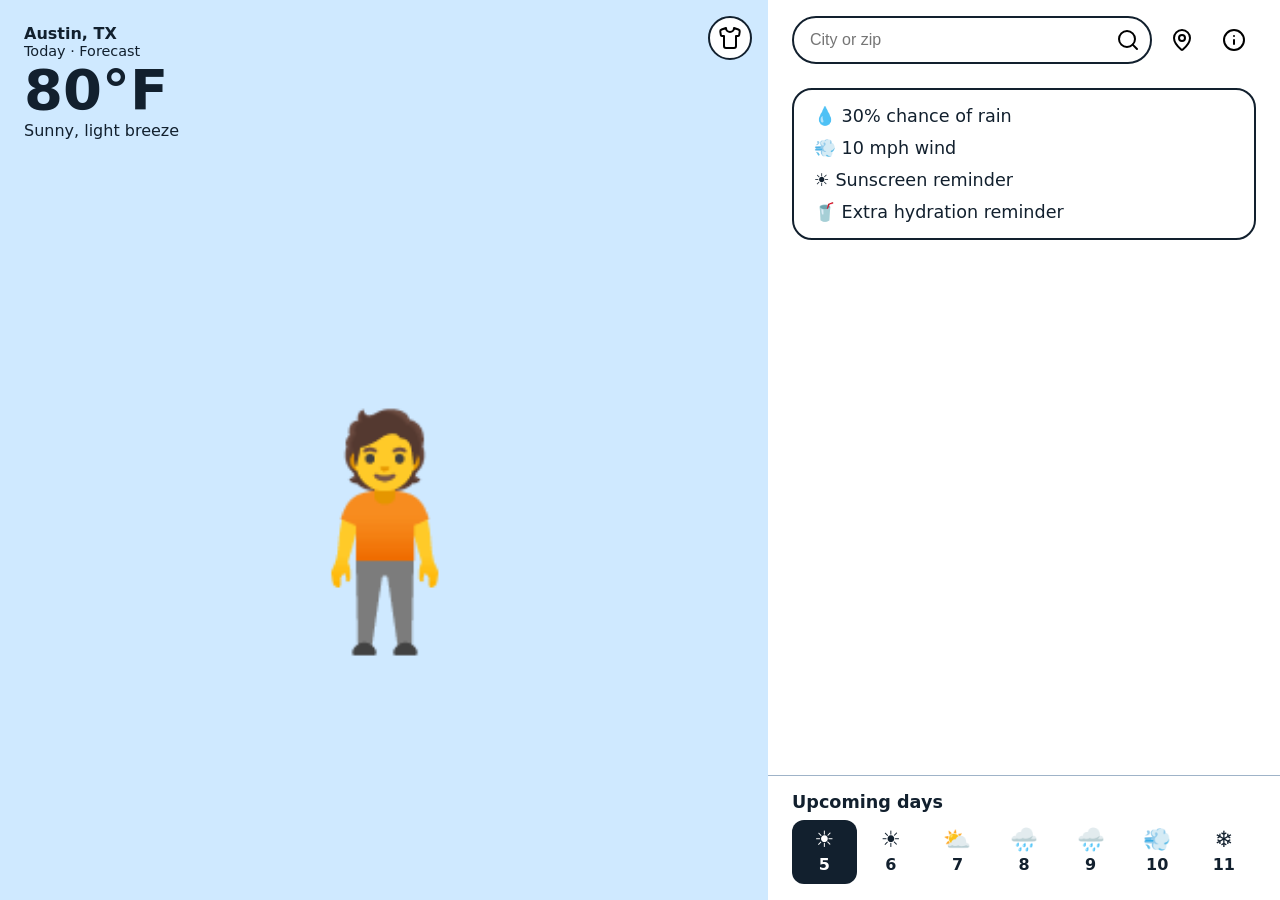
==== index.html @ a0815bc4 "Checkpoint 2: laptop two-column layout via media query Co-Authored-By: Claude Sonnet 5.5 <noreply@an" ====
<!doctype html>
<html lang="en">
<head>
  <meta charset="utf-8">
  <meta name="viewport" content="width=device-width, initial-scale=1">
  <title>Weather Wear</title>
  <link rel="stylesheet" href="style.css">
</head>
<body>
  <main class="app" id="main-view">
    <!-- Top bar: location search, device location, info -->
    <header class="top-bar">
      <form class="search" role="search" id="search-form">
        <label class="visually-hidden" for="location-input">Search US city or zip code</label>
        <input id="location-input" type="search" placeholder="City or zip" autocomplete="off">
        <button type="submit" class="icon-btn" aria-label="Search location">
          <img src="assets/ui/search.svg" alt="">
        </button>
      </form>
      <button type="button" class="icon-btn" id="device-location-btn" aria-label="Use my device location">
        <img src="assets/ui/map-pin.svg" alt="">
      </button>
      <button type="button" class="icon-btn" id="info-btn" aria-label="About this app">
        <img src="assets/ui/info.svg" alt="">
      </button>
    </header>

    <!-- Character stage: background, temperature, character, pill, customize -->
    <section class="stage" aria-label="Outfit recommendation">
      <div class="stage-header">
        <p class="place" id="place">Austin, TX</p>
        <p class="when" id="when">Today · Forecast</p>
        <p class="temp" id="temp">80°F</p>
        <p class="condition" id="condition">Sunny, light breeze</p>
      </div>

      <!-- Placeholder until character art exists in assets/ -->
      <div class="character" id="character" role="img" aria-label="Character wearing a warm-weather outfit">🧍</div>

      <button type="button" class="icon-btn customize-btn" id="customize-btn" aria-label="Change outfit style">
        <img src="assets/ui/shirt.svg" alt="">
      </button>
    </section>

    <!-- Info pill: overlays the stage on phone, sits in the right column on laptop.
         Text labels are screen-reader-only on phone and visible on laptop. -->
    <ul class="pill" id="pill" aria-label="Weather details">
      <li><span aria-hidden="true">💧</span> 30% <span class="label">chance of rain</span></li>
      <li><span aria-hidden="true">💨</span> 10 mph <span class="label">wind</span></li>
      <li><span aria-hidden="true">☀️</span> <span class="label">Sunscreen reminder</span></li>
      <li><span aria-hidden="true">🥤</span> <span class="label">Extra hydration reminder</span></li>
    </ul>

    <!-- 7-day strip: today + 6 days, doubles as the date picker -->
    <nav class="day-strip" id="day-strip" aria-labelledby="day-strip-title">
      <h2 class="strip-title" id="day-strip-title">Upcoming days</h2>
      <div class="days">
      <button type="button" class="day" aria-pressed="true"><span class="day-icon" aria-hidden="true">☀️</span><span class="day-num">5</span><span class="visually-hidden">Today</span></button>
      <button type="button" class="day" aria-pressed="false"><span class="day-icon" aria-hidden="true">☀️</span><span class="day-num">6</span></button>
      <button type="button" class="day" aria-pressed="false"><span class="day-icon" aria-hidden="true">⛅</span><span class="day-num">7</span></button>
      <button type="button" class="day" aria-pressed="false"><span class="day-icon" aria-hidden="true">🌧️</span><span class="day-num">8</span></button>
      <button type="button" class="day" aria-pressed="false"><span class="day-icon" aria-hidden="true">🌧️</span><span class="day-num">9</span></button>
      <button type="button" class="day" aria-pressed="false"><span class="day-icon" aria-hidden="true">💨</span><span class="day-num">10</span></button>
      <button type="button" class="day" aria-pressed="false"><span class="day-icon" aria-hidden="true">❄️</span><span class="day-num">11</span></button>
      </div>
    </nav>
  </main>

  <script type="module" src="main.js"></script>
</body>
</html>
---- style.css ----
/* Phone-first layout (single column); the laptop two-column layout is the media query at the bottom. */

:root {
  --bg-sunny: #cfe9ff;
  --ink: #12202e;
  --panel: #ffffff;
  --accent: #1d5fa8;
  --border: #9fb3c8;
  --tap: 44px; /* minimum touch target (R12) */
}

* { box-sizing: border-box; }

html, body { height: 100%; margin: 0; }

body {
  font-family: system-ui, -apple-system, "Segoe UI", sans-serif;
  color: var(--ink);
  background: var(--panel);
}

.visually-hidden, .label {
  position: absolute;
  width: 1px; height: 1px;
  overflow: hidden;
  clip: rect(0 0 0 0);
  white-space: nowrap;
}

/* Page frame (phone): top bar, stage fills the middle, day strip pinned to the bottom (thumb reach).
   The pill shares the stage's grid cell so it overlays the stage's bottom-left corner. */
.app {
  display: grid;
  grid-template-rows: auto 1fr auto;
  grid-template-areas: "top" "stage" "strip";
  height: 100dvh;
  max-width: 480px;
  margin: 0 auto;
}

/* ---- Top bar ---- */
.top-bar {
  grid-area: top;
  display: flex;
  align-items: center;
  gap: 8px;
  padding: 8px 12px;
  border-bottom: 1px solid var(--border);
}

.search {
  flex: 1;
  display: flex;
  align-items: center;
  min-width: 0;
  border: 2px solid var(--ink);
  border-radius: 999px;
  padding-left: 14px;
}

.search input {
  flex: 1;
  min-width: 0;
  height: var(--tap);
  border: 0;
  background: transparent;
  font-size: 1rem;
  color: var(--ink);
}
.search input:focus { outline: none; }
.search:focus-within { outline: 3px solid var(--accent); outline-offset: 2px; }

.icon-btn {
  display: grid;
  place-items: center;
  width: var(--tap);
  height: var(--tap);
  flex: none;
  padding: 0;
  border: 0;
  border-radius: 50%;
  background: transparent;
  cursor: pointer;
}
.icon-btn img { width: 24px; height: 24px; }
.icon-btn:focus-visible, .day:focus-visible { outline: 3px solid var(--accent); outline-offset: 2px; }

/* ---- Stage ---- */
.stage {
  grid-area: stage;
  position: relative;
  display: flex;
  flex-direction: column;
  align-items: center;
  min-height: 0;
  background: var(--bg-sunny); /* swapped per weather scene later */
}

.stage-header { text-align: center; padding-top: 12px; }
.stage-header p { margin: 0; }
.place { font-weight: 600; }
.when { font-size: 0.9rem; }
.temp { font-size: 3.5rem; font-weight: 700; line-height: 1.1; }
.condition { font-size: 1rem; }

.character {
  flex: 1;
  display: grid;
  place-items: center;
  font-size: 9rem;
  min-height: 0;
}

/* Customize button: bottom-right of stage on phone */
.customize-btn {
  position: absolute;
  right: 12px;
  bottom: 12px;
  background: var(--panel);
  border: 2px solid var(--ink);
}

/* ---- Info pill: bottom-left of stage on phone ---- */
.pill {
  grid-area: stage;
  align-self: end;
  justify-self: start;
  z-index: 1;
  display: flex;
  flex-wrap: wrap;
  gap: 4px 12px;
  max-width: calc(100% - 12px - var(--tap) - 24px);
  margin: 0 0 12px 12px;
  padding: 8px 14px;
  list-style: none;
  background: var(--panel);
  border: 2px solid var(--ink);
  border-radius: 20px;
  font-size: 0.95rem;
}

/* ---- Day strip ---- */
.day-strip {
  grid-area: strip;
  padding: 8px 8px calc(8px + env(safe-area-inset-bottom));
  border-top: 1px solid var(--border);
}

.strip-title {
  position: absolute; /* screen-reader-only heading on phone; visible on laptop */
  width: 1px; height: 1px;
  overflow: hidden;
  clip: rect(0 0 0 0);
  margin: 0;
}

.days {
  display: flex;
  justify-content: space-between;
  gap: 2px;
}

.day {
  flex: 1;
  display: flex;
  flex-direction: column;
  align-items: center;
  min-width: var(--tap);
  min-height: 64px;
  padding: 4px 0;
  border: 0;
  border-radius: 12px;
  background: transparent;
  color: var(--ink);
  font: inherit;
  cursor: pointer;
}
.day-icon { font-size: 1.4rem; line-height: 1.4; }
.day-num { font-weight: 600; }
.day[aria-pressed="true"] { background: var(--ink); color: var(--panel); }

/* ---- Laptop: two columns (stage left; search, details, upcoming days right) ---- */
@media (min-width: 900px) {
  .app {
    max-width: none;
    grid-template-columns: 3fr 2fr;
    grid-template-rows: auto 1fr auto;
    grid-template-areas:
      "stage top"
      "stage pill"
      "stage strip";
  }

  .top-bar { border-bottom: 0; padding: 16px 24px; }

  /* Customize button moves to the stage's top-right, as in the sketch */
  .customize-btn { top: 16px; bottom: auto; right: 16px; }

  .stage-header { align-self: flex-start; text-align: left; padding: 24px; }
  .character { font-size: 14rem; }

  /* Pill becomes a vertical, fully labeled list in the right column */
  .pill {
    grid-area: pill;
    align-self: start;
    justify-self: stretch;
    flex-direction: column;
    flex-wrap: nowrap;
    max-width: none;
    margin: 8px 24px;
    padding: 16px 20px;
    gap: 12px;
    font-size: 1.1rem;
  }
  .label {
    position: static;
    width: auto; height: auto;
    overflow: visible;
    clip: auto;
    white-space: normal;
  }

  .day-strip { padding: 16px 24px; }
  .strip-title {
    position: static;
    width: auto; height: auto;
    overflow: visible;
    clip: auto;
    margin: 0 0 8px;
    font-size: 1.1rem;
  }
}
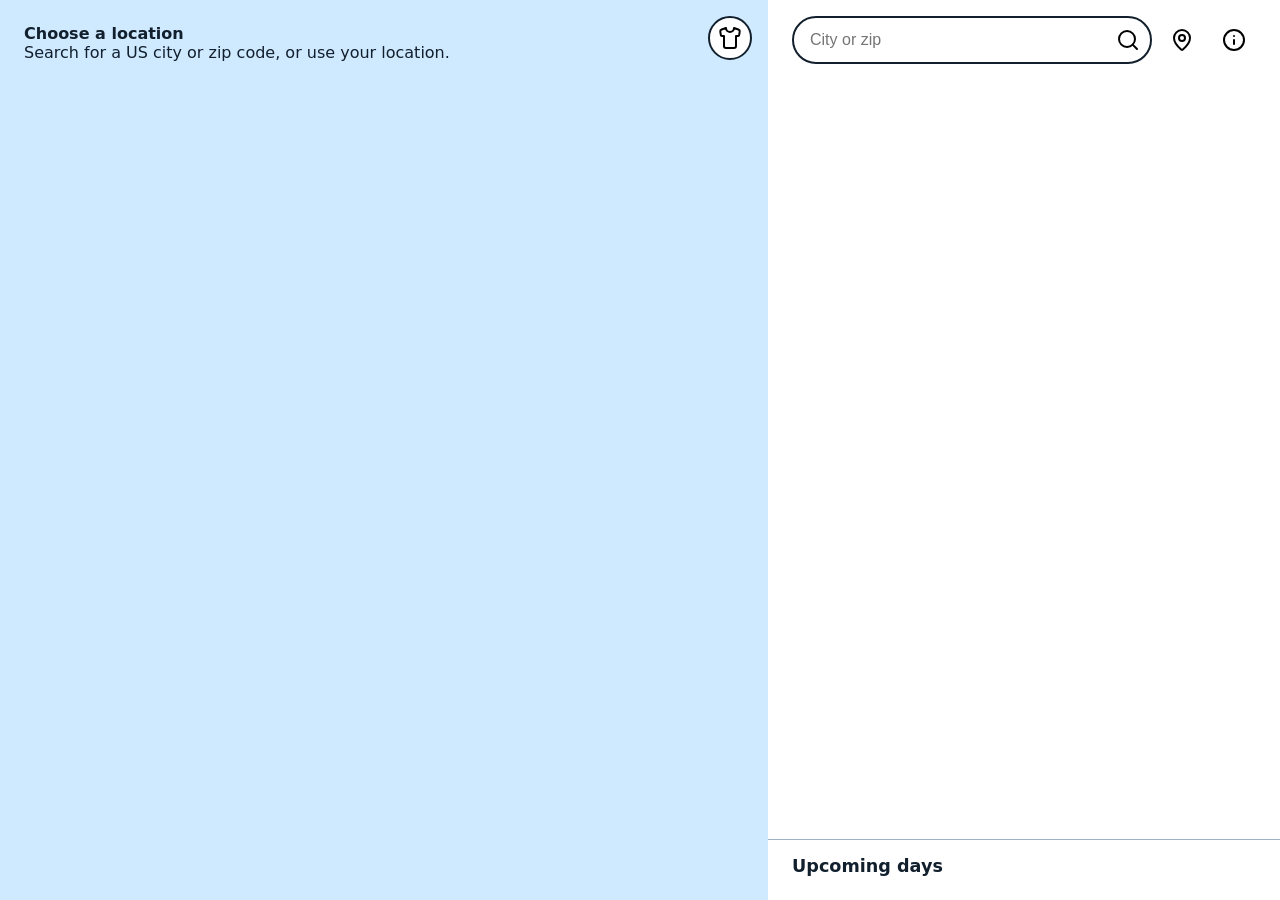
==== commit 41a389f3: "Checkpoint 5: wire UI to the recommendation state (day strip, character, pill, reminders, picker) Co" ====
--- a/index.html
+++ b/index.html
@@ -23,48 +23,47 @@
       <button type="button" class="icon-btn" id="info-btn" aria-label="About this app">
         <img src="assets/ui/info.svg" alt="">
       </button>
+
+      <!-- Search feedback: status message and the pick-a-result list for ambiguous matches (R2a) -->
+      <p class="search-status" id="search-status" role="status" hidden></p>
+      <ul class="results" id="results" aria-label="Matching locations" hidden></ul>
     </header>
 
-    <!-- Character stage: background, temperature, character, pill, customize -->
-    <section class="stage" aria-label="Outfit recommendation">
+    <!-- Character stage: background, temperature, character, customize. Filled by render.js
+         from the one recommendation state. -->
+    <section class="stage" id="stage" aria-label="Outfit recommendation">
       <div class="stage-header">
-        <p class="place" id="place">Austin, TX</p>
-        <p class="when" id="when">Today · Forecast</p>
-        <p class="temp" id="temp">80°F</p>
-        <p class="condition" id="condition">Sunny, light breeze</p>
+        <p class="place" id="place"></p>
+        <p class="when" id="when"></p>
+        <p class="temp" id="temp"></p>
+        <p class="condition" id="condition" role="status"></p>
       </div>
 
-      <!-- Placeholder until character art exists in assets/ -->
-      <div class="character" id="character" role="img" aria-label="Character wearing a warm-weather outfit">🧍</div>
+      <div class="character" id="character"></div>
 
-      <button type="button" class="icon-btn customize-btn" id="customize-btn" aria-label="Change outfit style">
+      <button type="button" class="icon-btn customize-btn" id="customize-btn" aria-label="Change outfit style" disabled>
         <img src="assets/ui/shirt.svg" alt="">
       </button>
     </section>
 
     <!-- Info pill: overlays the stage on phone, sits in the right column on laptop.
-         Text labels are screen-reader-only on phone and visible on laptop. -->
-    <ul class="pill" id="pill" aria-label="Weather details">
-      <li><span aria-hidden="true">💧</span> 30% <span class="label">chance of rain</span></li>
-      <li><span aria-hidden="true">💨</span> 10 mph <span class="label">wind</span></li>
-      <li><span aria-hidden="true">☀️</span> <span class="label">Sunscreen reminder</span></li>
-      <li><span aria-hidden="true">🥤</span> <span class="label">Extra hydration reminder</span></li>
-    </ul>
+         Rain/wind labels and reminder wording are visible on laptop; on phone, reminder wording
+         shows when its icon is tapped. Always available to screen readers. -->
+    <ul class="pill" id="pill" aria-label="Weather details" hidden></ul>
 
     <!-- 7-day strip: today + 6 days, doubles as the date picker -->
     <nav class="day-strip" id="day-strip" aria-labelledby="day-strip-title">
       <h2 class="strip-title" id="day-strip-title">Upcoming days</h2>
-      <div class="days">
-      <button type="button" class="day" aria-pressed="true"><span class="day-icon" aria-hidden="true">☀️</span><span class="day-num">5</span><span class="visually-hidden">Today</span></button>
-      <button type="button" class="day" aria-pressed="false"><span class="day-icon" aria-hidden="true">☀️</span><span class="day-num">6</span></button>
-      <button type="button" class="day" aria-pressed="false"><span class="day-icon" aria-hidden="true">⛅</span><span class="day-num">7</span></button>
-      <button type="button" class="day" aria-pressed="false"><span class="day-icon" aria-hidden="true">🌧️</span><span class="day-num">8</span></button>
-      <button type="button" class="day" aria-pressed="false"><span class="day-icon" aria-hidden="true">🌧️</span><span class="day-num">9</span></button>
-      <button type="button" class="day" aria-pressed="false"><span class="day-icon" aria-hidden="true">💨</span><span class="day-num">10</span></button>
-      <button type="button" class="day" aria-pressed="false"><span class="day-icon" aria-hidden="true">❄️</span><span class="day-num">11</span></button>
-      </div>
+      <div class="days" id="days"></div>
     </nav>
   </main>
+
+  <!-- Customization picker: the active category's outfit variations (R9, R10) -->
+  <dialog class="outfit-dialog" id="outfit-dialog" aria-labelledby="outfit-dialog-title">
+    <h2 id="outfit-dialog-title"></h2>
+    <div class="outfit-options" id="outfit-options"></div>
+    <button type="button" class="dialog-close" id="outfit-close">Close</button>
+  </dialog>
 
   <script type="module" src="main.js"></script>
 </body>
--- a/style.css
+++ b/style.css
@@ -48,6 +48,40 @@
   border-bottom: 1px solid var(--border);
 }
 
+.top-bar { position: relative; z-index: 2; background: var(--panel); }
+
+/* Search feedback drops down under the bar, over the stage (phone) or the details list (laptop) */
+.search-status, .results {
+  position: absolute;
+  top: 100%;
+  left: 12px;
+  right: 12px;
+  margin: 4px 0 0;
+  background: var(--panel);
+  border: 2px solid var(--ink);
+  border-radius: 16px;
+}
+.search-status { padding: 12px 16px; }
+.search-status[hidden], .results[hidden] { display: none; }
+
+.results { padding: 4px; list-style: none; }
+.results button {
+  display: block;
+  width: 100%;
+  min-height: var(--tap);
+  padding: 8px 12px;
+  border: 0;
+  border-radius: 12px;
+  background: transparent;
+  color: var(--ink);
+  font: inherit;
+  text-align: left;
+  cursor: pointer;
+}
+.results button:hover { background: var(--bg-sunny); }
+.results button:focus-visible { outline: 3px solid var(--accent); outline-offset: -3px; }
+.results .dismiss { color: var(--accent); font-weight: 600; }
+
 .search {
   flex: 1;
   display: flex;
@@ -93,8 +127,16 @@
   flex-direction: column;
   align-items: center;
   min-height: 0;
-  background: var(--bg-sunny); /* swapped per weather scene later */
-}
+  /* Scene art (set by render.js) over a flat scene color; the color shows while the art is missing */
+  background: var(--scene-image, none), var(--scene-color, var(--bg-sunny));
+  background-size: cover;
+  background-position: center;
+}
+.stage[data-scene="sunny"]  { --scene-color: #cfe9ff; }
+.stage[data-scene="cloudy"] { --scene-color: #d3d9e2; }
+.stage[data-scene="rainy"]  { --scene-color: #a9b8c9; }
+.stage[data-scene="snowy"]  { --scene-color: #e8f0f7; }
+.stage[data-scene="windy"]  { --scene-color: #d2e6dc; }
 
 .stage-header { text-align: center; padding-top: 12px; }
 .stage-header p { margin: 0; }
@@ -111,6 +153,20 @@
   min-height: 0;
 }
 
+.character img { max-width: 80%; max-height: 100%; object-fit: contain; }
+
+/* Labeled placeholders shown until the art files exist */
+.character-fallback, .option-fallback {
+  display: flex;
+  flex-direction: column;
+  align-items: center;
+  gap: 8px;
+}
+.character-fallback { font-size: 9rem; line-height: 1; }
+.option-fallback { font-size: 3rem; line-height: 1; }
+.caption { font-size: 1rem; font-weight: 600; }
+.stage-header .condition { min-height: 1.5em; }
+
 /* Customize button: bottom-right of stage on phone */
 .customize-btn {
   position: absolute;
@@ -125,18 +181,59 @@
   grid-area: stage;
   align-self: end;
   justify-self: start;
+  position: relative; /* anchors the phone reminder caption */
   z-index: 1;
   display: flex;
   flex-wrap: wrap;
-  gap: 4px 12px;
+  align-items: center;
+  gap: 0 12px;
   max-width: calc(100% - 12px - var(--tap) - 24px);
   margin: 0 0 12px 12px;
-  padding: 8px 14px;
+  padding: 0 14px;
   list-style: none;
   background: var(--panel);
   border: 2px solid var(--ink);
-  border-radius: 20px;
+  border-radius: 24px;
   font-size: 0.95rem;
+}
+.pill[hidden] { display: none; }
+.metric { min-height: var(--tap); display: flex; align-items: center; gap: 4px; }
+
+.reminder-btn {
+  display: flex;
+  align-items: center;
+  gap: 8px;
+  min-width: var(--tap);
+  min-height: var(--tap);
+  padding: 0;
+  border: 0;
+  background: transparent;
+  color: var(--ink);
+  font: inherit;
+  text-align: left;
+  cursor: pointer;
+}
+.reminder-btn:focus-visible { outline: 3px solid var(--accent); outline-offset: 2px; border-radius: 12px; }
+.reminder-icon { font-size: 1.4rem; line-height: 1; display: grid; place-items: center; width: var(--tap); }
+.reminder-icon img { width: 32px; height: 32px; }
+
+/* Phone: the picked wording appears as a caption bubble above the pill when the icon is tapped */
+@media (max-width: 899px) {
+  .reminder.open .label {
+    position: absolute;
+    bottom: calc(100% + 8px);
+    left: 0;
+    width: max-content;
+    max-width: min(280px, 86vw);
+    height: auto;
+    padding: 10px 14px;
+    overflow: visible;
+    clip: auto;
+    white-space: normal;
+    background: var(--panel);
+    border: 2px solid var(--ink);
+    border-radius: 16px;
+  }
 }
 
 /* ---- Day strip ---- */
@@ -166,7 +263,7 @@
   flex-direction: column;
   align-items: center;
   min-width: var(--tap);
-  min-height: 64px;
+  min-height: 76px;
   padding: 4px 0;
   border: 0;
   border-radius: 12px;
@@ -175,7 +272,9 @@
   font: inherit;
   cursor: pointer;
 }
+.day-tag { font-size: 0.72rem; line-height: 1.3; }
 .day-icon { font-size: 1.4rem; line-height: 1.4; }
+.day-icon img { width: 28px; height: 28px; vertical-align: middle; }
 .day-num { font-weight: 600; }
 .day[aria-pressed="true"] { background: var(--ink); color: var(--panel); }
 
@@ -192,6 +291,7 @@
   }
 
   .top-bar { border-bottom: 0; padding: 16px 24px; }
+  .search-status, .results { left: 24px; right: 24px; }
 
   /* Customize button moves to the stage's top-right, as in the sketch */
   .customize-btn { top: 16px; bottom: auto; right: 16px; }
@@ -206,12 +306,14 @@
     justify-self: stretch;
     flex-direction: column;
     flex-wrap: nowrap;
+    align-items: stretch;
     max-width: none;
     margin: 8px 24px;
-    padding: 16px 20px;
-    gap: 12px;
+    padding: 8px 20px;
+    gap: 0;
     font-size: 1.1rem;
   }
+  .reminder-btn { width: 100%; cursor: default; } /* wording is always visible here */
   .label {
     position: static;
     width: auto; height: auto;
@@ -230,3 +332,46 @@
     font-size: 1.1rem;
   }
 }
+
+/* ---- Customization picker ---- */
+.outfit-dialog {
+  width: min(92vw, 440px);
+  padding: 20px;
+  border: 2px solid var(--ink);
+  border-radius: 20px;
+  color: var(--ink);
+}
+.outfit-dialog::backdrop { background: rgba(18, 32, 46, 0.55); }
+.outfit-dialog h2 { margin: 0 0 16px; font-size: 1.15rem; }
+
+.outfit-options { display: grid; grid-template-columns: repeat(3, 1fr); gap: 12px; }
+.outfit-option {
+  display: grid;
+  place-items: center;
+  min-height: 120px;
+  padding: 8px;
+  border: 2px solid var(--border);
+  border-radius: 16px;
+  background: var(--bg-sunny);
+  color: var(--ink);
+  font: inherit;
+  cursor: pointer;
+}
+.outfit-option img { max-width: 100%; max-height: 100px; object-fit: contain; }
+.outfit-option .caption { font-size: 0.8rem; text-align: center; }
+.outfit-option[aria-pressed="true"] { border-color: var(--ink); outline: 3px solid var(--ink); }
+.outfit-option:focus-visible, .dialog-close:focus-visible { outline: 3px solid var(--accent); outline-offset: 2px; }
+
+.dialog-close {
+  display: block;
+  width: 100%;
+  min-height: var(--tap);
+  margin-top: 16px;
+  border: 2px solid var(--ink);
+  border-radius: 999px;
+  background: var(--panel);
+  color: var(--ink);
+  font: inherit;
+  font-weight: 600;
+  cursor: pointer;
+}
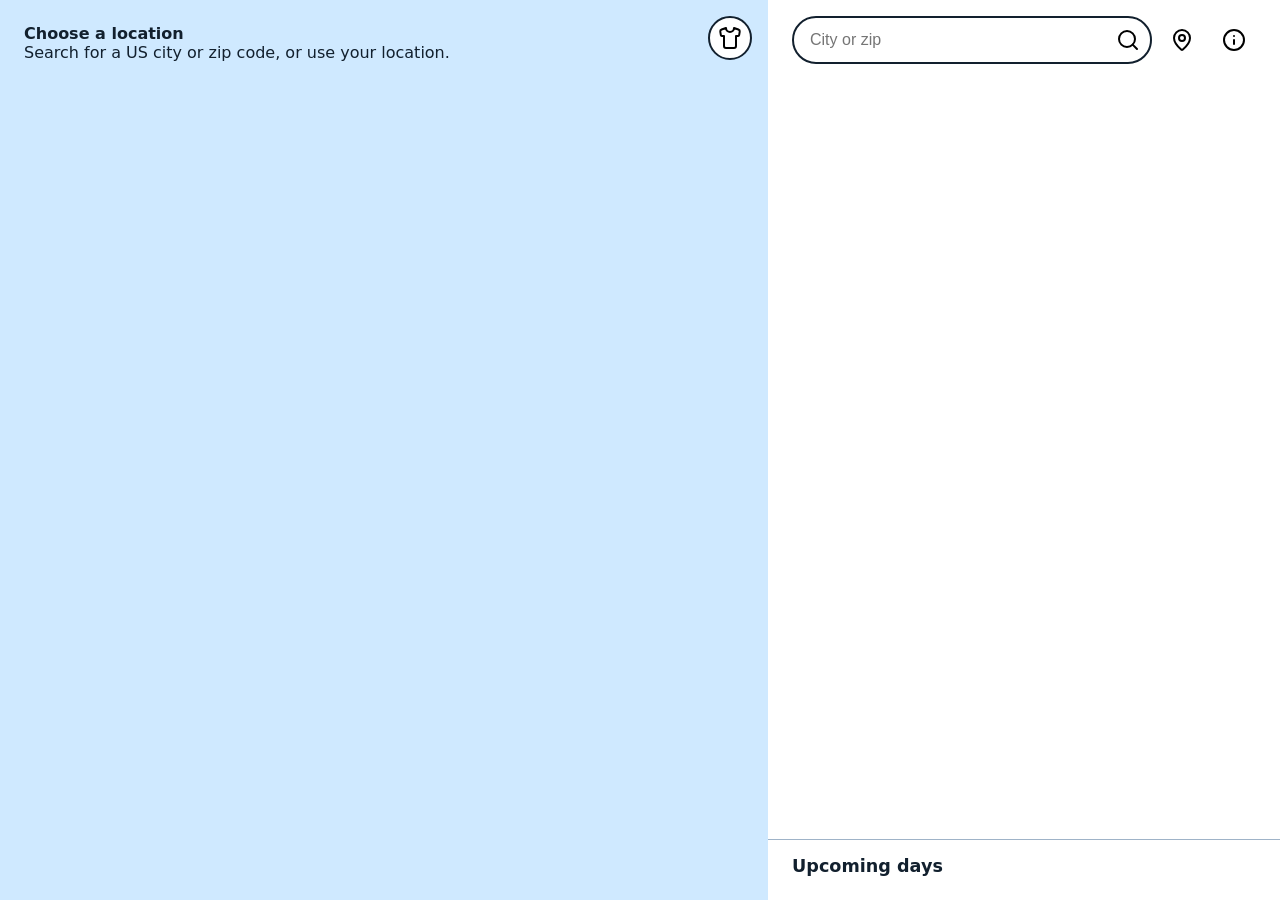
==== commit 926816dc: "Pick sky code from daytime hourly codes with precipitation override (option D); add weather tests Co" ====
--- a/index.html
+++ b/index.html
@@ -8,6 +8,7 @@
 </head>
 <body>
   <main class="app" id="main-view">
+    <h1 class="visually-hidden">Weather Wear</h1>
     <!-- Top bar: location search, device location, info -->
     <header class="top-bar">
       <form class="search" role="search" id="search-form">
@@ -65,6 +66,89 @@
     <button type="button" class="dialog-close" id="outfit-close">Close</button>
   </dialog>
 
+  <!-- Info screen (R16, R17): full screen on phone, right-half panel on laptop.
+       The scrim receives outside clicks on laptop and closes the panel. -->
+  <div class="info-layer" id="info-layer" hidden>
+    <div class="info-scrim" id="info-scrim"></div>
+    <section class="info-panel" id="info-panel" aria-labelledby="info-title">
+      <button type="button" class="icon-btn info-back" id="info-back" aria-label="Back to forecast">
+        <img src="assets/ui/arrow-left.svg" alt="">
+      </button>
+
+      <h2 class="info-title" id="info-title">About Weather Wear</h2>
+      <p class="created-by">Created by<br><strong>Kjartan Knutson-Ho</strong></p>
+
+      <details>
+        <summary>Weather data</summary>
+        <div class="info-body">
+          <p>Forecasts and place search come from <a href="https://open-meteo.com/" target="_blank" rel="noopener">Open-Meteo.com</a>,
+            licensed <a href="https://creativecommons.org/licenses/by/4.0/" target="_blank" rel="noopener">CC BY 4.0</a>.
+            Open-Meteo's free service is for non-commercial use.</p>
+          <p>Each day's numbers cover daytime hours, 8 am to 8 pm local time at the chosen place:
+            temperature is the average, and chance of rain, wind, and UV are the highest values in that window.
+            Temperatures are in °F and wind is in mph. Every day shown, including today, is a forecast.</p>
+          <p>The sky description and background come from the same hours: the most common condition in the window,
+            or the most severe rain, snow, or storm condition when the chance of rain is 50% or more.</p>
+        </div>
+      </details>
+
+      <details>
+        <summary>Methodology</summary>
+        <div class="info-body">
+          <p>Values are rounded to whole numbers, then these rules pick the outfit and reminders.</p>
+          <h3>Outfit</h3>
+          <p>The outfit follows an <em>effective temperature</em>: the forecast temperature, minus 5°F when wind is
+            15 mph or more, or the chance of rain is 50% or more.</p>
+          <ul>
+            <li>Cold: below 40°F</li>
+            <li>Cool: 40–55°F</li>
+            <li>Mild: above 55 to 70°F</li>
+            <li>Warm: above 70°F</li>
+          </ul>
+          <p>Based on common dressing guides such as
+            <a href="https://fittheforecast.com/blog/what-to-wear-by-temperature" target="_blank" rel="noopener">Fit The Forecast</a> and
+            <a href="https://www.nike.com/a/what-to-wear-by-temperature" target="_blank" rel="noopener">Nike</a>.
+            These are informal consumer guides, not a medical standard.</p>
+          <h3>Reminders</h3>
+          <ul>
+            <li>Umbrella: 50% or higher chance of precipitation.</li>
+            <li>Sunscreen: UV index 3 or higher, where the
+              <a href="https://www.epa.gov/sunsafety/uv-index-scale-0" target="_blank" rel="noopener">EPA UV Index Scale</a>
+              recommends sun protection.</li>
+            <li>Extra hydration: temperature of 85°F or higher. This threshold is a product choice, not a regulation.</li>
+            <li>Windy: wind of 25 mph or more. Official
+              <a href="https://www.weather.gov/safety/wind-ww" target="_blank" rel="noopener">National Weather Service wind advisories</a>
+              start higher, at 31–39 mph sustained, as a safety level rather than an everyday-dressing one.</li>
+          </ul>
+        </div>
+      </details>
+
+      <details>
+        <summary>Privacy practice</summary>
+        <div class="info-body">
+          <p>Your location (a searched place or your device's position) is used only to ask Open-Meteo for weather.
+            The app sends it to no other service.</p>
+          <p>Your most recent location, and the outfit and reminder choices for each date you view, are saved only
+            in this browser's local storage on your device. There are no accounts and no server-side storage of
+            your data, and the app has no analytics.</p>
+          <p>The site is hosted on GitHub Pages, which may keep standard server logs under
+            <a href="https://docs.github.com/en/site-policy/privacy-policies/github-general-privacy-statement" target="_blank" rel="noopener">GitHub's privacy statement</a>.</p>
+        </div>
+      </details>
+
+      <details>
+        <summary>Art credits</summary>
+        <div class="info-body">
+          <p>The character, outfits, backgrounds, weather icons, and reminder icons are AI-generated.
+            Generation tool: <em>to be added when the art is finished</em>.</p>
+          <p>Interface icons (search, location, info, outfit, back) are from
+            <a href="https://lucide.dev/" target="_blank" rel="noopener">Lucide</a>, ISC License,
+            © Lucide Icons and Contributors. Some Lucide icons derive from Feather, MIT License, © Cole Bemis.</p>
+        </div>
+      </details>
+    </section>
+  </div>
+
   <script type="module" src="main.js"></script>
 </body>
 </html>
--- a/style.css
+++ b/style.css
@@ -5,7 +5,8 @@
   --ink: #12202e;
   --panel: #ffffff;
   --accent: #1d5fa8;
-  --border: #9fb3c8;
+  --border: #9fb3c8;        /* decorative dividers only */
+  --border-strong: #4f6a85; /* borders that identify a control (3:1 against white and the pale fills) */
   --tap: 44px; /* minimum touch target (R12) */
 }
 
@@ -31,6 +32,7 @@
    The pill shares the stage's grid cell so it overlays the stage's bottom-left corner. */
 .app {
   display: grid;
+  grid-template-columns: minmax(0, 1fr); /* never let content widen the page */
   grid-template-rows: auto 1fr auto;
   grid-template-areas: "top" "stage" "strip";
   height: 100dvh;
@@ -239,7 +241,7 @@
 /* ---- Day strip ---- */
 .day-strip {
   grid-area: strip;
-  padding: 8px 8px calc(8px + env(safe-area-inset-bottom));
+  padding: 8px 4px calc(8px + env(safe-area-inset-bottom)); /* 7 buttons must still reach 44px at 320px wide */
   border-top: 1px solid var(--border);
 }
 
@@ -254,7 +256,7 @@
 .days {
   display: flex;
   justify-content: space-between;
-  gap: 2px;
+  gap: 0;
 }
 
 .day {
@@ -282,7 +284,7 @@
 @media (min-width: 900px) {
   .app {
     max-width: none;
-    grid-template-columns: 3fr 2fr;
+    grid-template-columns: minmax(0, 3fr) minmax(0, 2fr);
     grid-template-rows: auto 1fr auto;
     grid-template-areas:
       "stage top"
@@ -350,7 +352,8 @@
   place-items: center;
   min-height: 120px;
   padding: 8px;
-  border: 2px solid var(--border);
+  position: relative;
+  border: 2px solid var(--border-strong);
   border-radius: 16px;
   background: var(--bg-sunny);
   color: var(--ink);
@@ -360,6 +363,13 @@
 .outfit-option img { max-width: 100%; max-height: 100px; object-fit: contain; }
 .outfit-option .caption { font-size: 0.8rem; text-align: center; }
 .outfit-option[aria-pressed="true"] { border-color: var(--ink); outline: 3px solid var(--ink); }
+.outfit-option[aria-pressed="true"]::after { /* check mark: selection is not shown by color alone */
+  content: "✓";
+  position: absolute;
+  top: 4px;
+  right: 8px;
+  font-weight: 700;
+}
 .outfit-option:focus-visible, .dialog-close:focus-visible { outline: 3px solid var(--accent); outline-offset: 2px; }
 
 .dialog-close {
@@ -375,3 +385,70 @@
   font-weight: 600;
   cursor: pointer;
 }
+
+/* ---- Info screen: full screen on phone, right-half panel on laptop ---- */
+.info-layer {
+  position: fixed;
+  inset: 0;
+  z-index: 20;
+  display: flex;
+  justify-content: flex-end;
+}
+.info-layer[hidden] { display: none; }
+.info-scrim { position: absolute; inset: 0; } /* transparent; catches outside clicks */
+
+.info-panel {
+  position: relative;
+  width: 100%;
+  height: 100%;
+  padding: 8px 16px 32px;
+  overflow-y: auto;
+  background: var(--panel);
+}
+.info-panel h2.info-title { margin: 8px 0 4px; font-size: 1.4rem; }
+.created-by { margin: 0 0 24px; line-height: 1.5; }
+.info-back { margin-left: -8px; border: 2px solid var(--ink); }
+
+.info-panel details { border-top: 1px solid var(--border); }
+.info-panel details:last-of-type { border-bottom: 1px solid var(--border); }
+.info-panel summary {
+  display: flex;
+  align-items: center;
+  gap: 12px;
+  min-height: var(--tap);
+  padding: 8px 4px;
+  font-size: 1.1rem;
+  font-weight: 600;
+  cursor: pointer;
+  list-style: none;
+}
+.info-panel summary::-webkit-details-marker { display: none; }
+.info-panel summary::before { /* chevron: points right, turns down when open */
+  content: "";
+  width: 8px;
+  height: 8px;
+  border-right: 2px solid var(--ink);
+  border-bottom: 2px solid var(--ink);
+  transform: rotate(-45deg);
+  transition: transform 0.15s;
+}
+.info-panel details[open] summary::before { transform: rotate(45deg); }
+.info-panel summary:focus-visible { outline: 3px solid var(--accent); outline-offset: -3px; }
+
+.info-body { padding: 0 4px 16px 24px; line-height: 1.5; }
+.info-body h3 { margin: 16px 0 4px; font-size: 1rem; }
+.info-body p, .info-body ul { margin: 0 0 12px; }
+.info-body ul { padding-left: 20px; }
+.info-body a { color: var(--accent); }
+
+@media (min-width: 900px) {
+  /* Matches the Main screen's 3fr / 2fr split: the panel covers exactly the right column */
+  .info-panel {
+    width: 40%;
+    padding: 16px 24px 32px;
+    border-left: 2px solid var(--ink);
+    animation: info-slide-in 0.2s ease-out;
+  }
+}
+@keyframes info-slide-in { from { transform: translateX(100%); } }
+@media (prefers-reduced-motion: reduce) { .info-panel { animation: none; } }
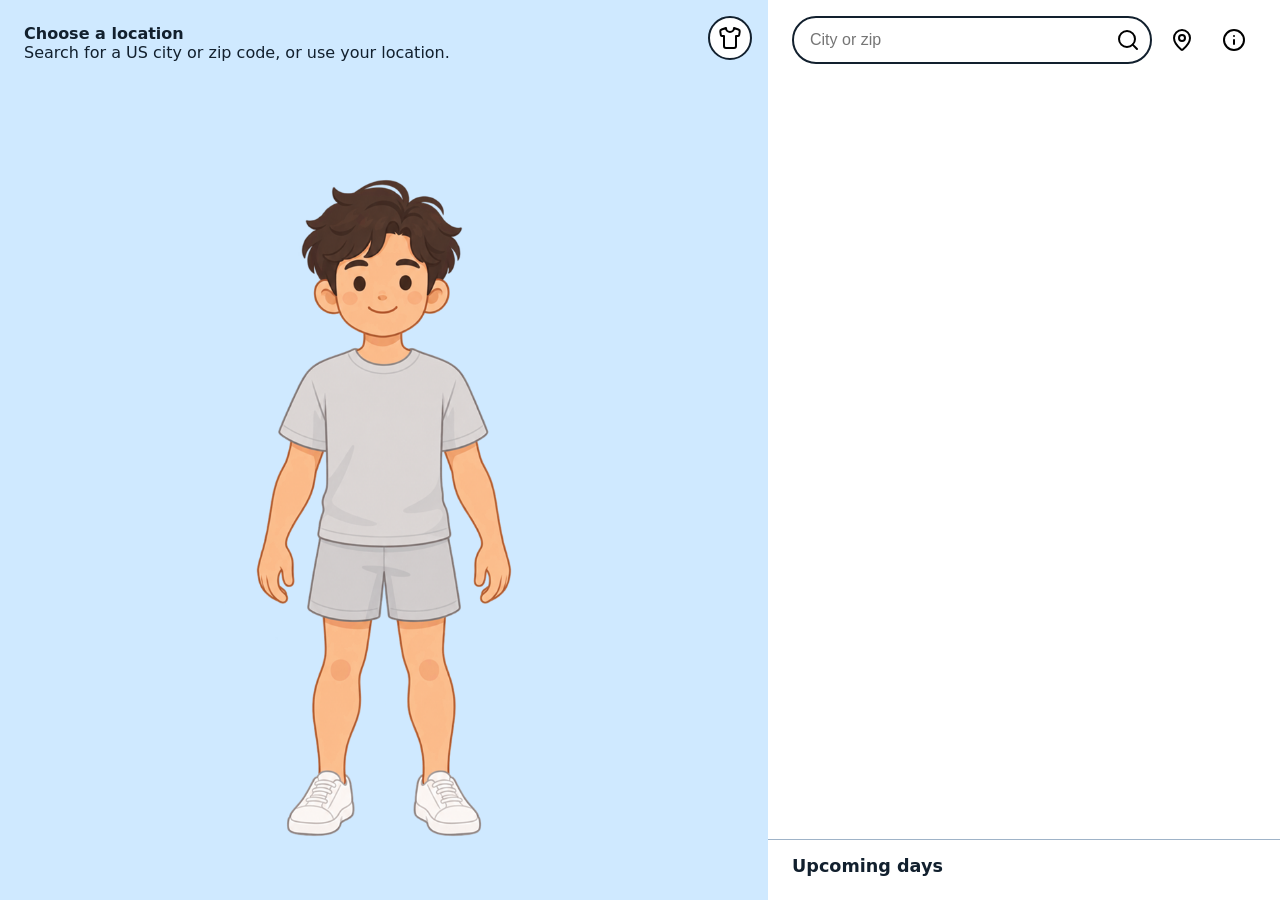
==== commit acb4a88e: "Add AI-generated art (27 PNGs), art records and review sheets, credit text, tab icon; record art int" ====
--- a/index.html
+++ b/index.html
@@ -4,6 +4,7 @@
   <meta charset="utf-8">
   <meta name="viewport" content="width=device-width, initial-scale=1">
   <title>Weather Wear</title>
+  <link rel="icon" type="image/png" href="assets/conditions/sunny.png">
   <link rel="stylesheet" href="style.css">
 </head>
 <body>
@@ -140,7 +141,8 @@
         <summary>Art credits</summary>
         <div class="info-body">
           <p>The character, outfits, backgrounds, weather icons, and reminder icons are AI-generated.
-            Generation tool: <em>to be added when the art is finished</em>.</p>
+            Created with OpenAI's built-in image generation tool on October 12, 2026,
+            using the Developer-approved cozy cartoon character. The tool did not expose its model version.</p>
           <p>Interface icons (search, location, info, outfit, back) are from
             <a href="https://lucide.dev/" target="_blank" rel="noopener">Lucide</a>, ISC License,
             © Lucide Icons and Contributors. Some Lucide icons derive from Feather, MIT License, © Cole Bemis.</p>
--- a/style.css
+++ b/style.css
@@ -80,6 +80,7 @@
   text-align: left;
   cursor: pointer;
 }
+.results-hint { padding: 8px 12px 4px; font-size: 0.9rem; }
 .results button:hover { background: var(--bg-sunny); }
 .results button:focus-visible { outline: 3px solid var(--accent); outline-offset: -3px; }
 .results .dismiss { color: var(--accent); font-weight: 600; }
@@ -149,10 +150,13 @@
 
 .character {
   flex: 1;
+  align-self: stretch;
   display: grid;
+  grid-template: minmax(0, 1fr) / minmax(0, 1fr); /* definite area, so the image height can be limited to it */
   place-items: center;
   font-size: 9rem;
   min-height: 0;
+  padding-bottom: 72px; /* phone: keep the character clear of the info pill and customize button */
 }
 
 .character img { max-width: 80%; max-height: 100%; object-fit: contain; }
@@ -299,7 +303,7 @@
   .customize-btn { top: 16px; bottom: auto; right: 16px; }
 
   .stage-header { align-self: flex-start; text-align: left; padding: 24px; }
-  .character { font-size: 14rem; }
+  .character { font-size: 14rem; padding-bottom: 0; } /* laptop: the pill lives in the right column */
 
   /* Pill becomes a vertical, fully labeled list in the right column */
   .pill {
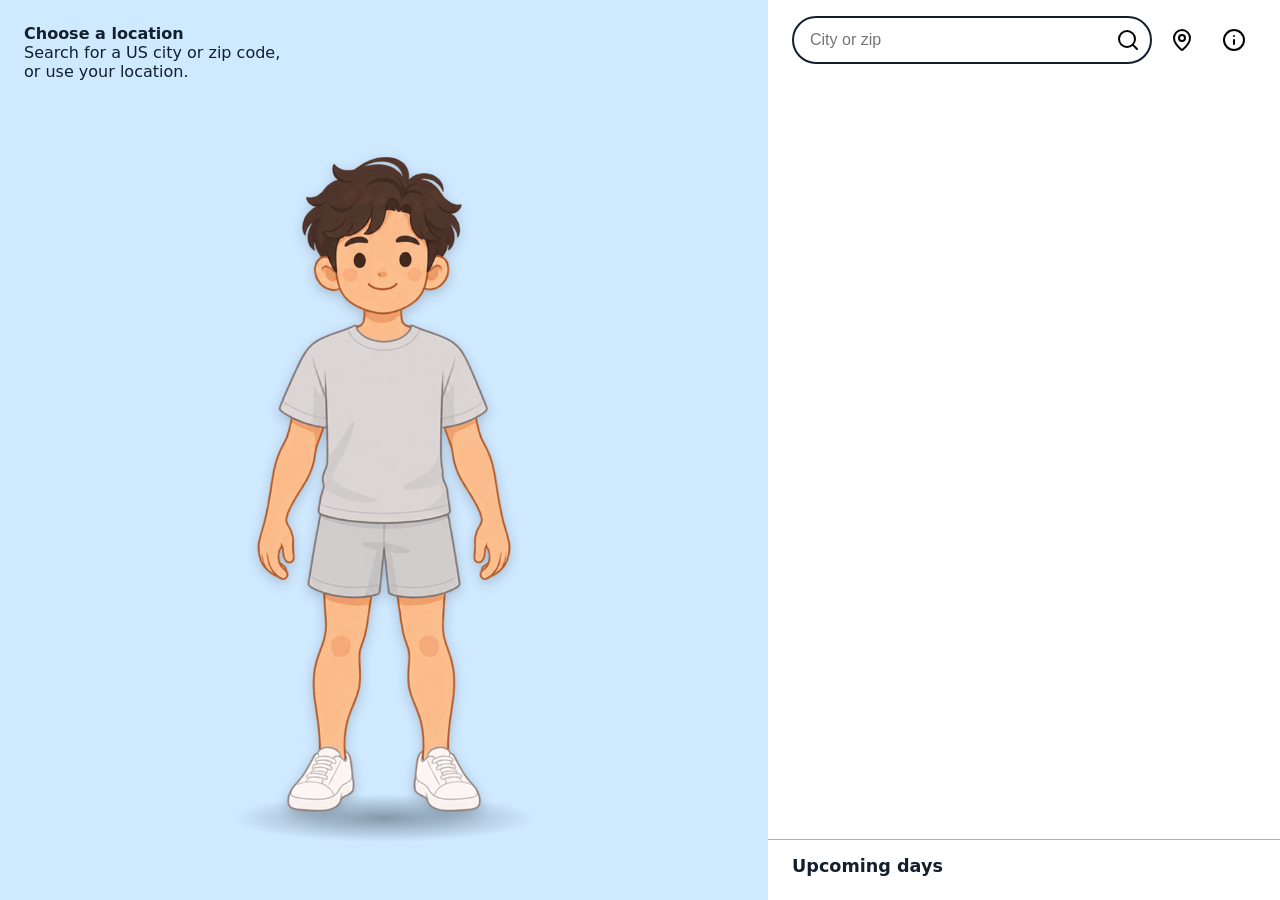
==== commit 2671537d: "Revisions from usability testing: inline laptop outfit picker, larger grounded character with shadow" ====
--- a/index.html
+++ b/index.html
@@ -53,6 +53,12 @@
          shows when its icon is tapped. Always available to screen readers. -->
     <ul class="pill" id="pill" aria-label="Weather details" hidden></ul>
 
+    <!-- Laptop only: the outfit picker shown inline in the right column (phone uses the button and dialog). -->
+    <section class="outfit-panel" id="outfit-panel" aria-labelledby="outfit-panel-title" hidden>
+      <h2 id="outfit-panel-title"></h2>
+      <div class="outfit-options" id="outfit-panel-options"></div>
+    </section>
+
     <!-- 7-day strip: today + 6 days, doubles as the date picker -->
     <nav class="day-strip" id="day-strip" aria-labelledby="day-strip-title">
       <h2 class="strip-title" id="day-strip-title">Upcoming days</h2>
@@ -79,6 +85,7 @@
       <h2 class="info-title" id="info-title">About Weather Wear</h2>
       <p class="created-by">Created by<br><strong>Kjartan Knutson-Ho</strong></p>
 
+      <div class="info-sections">
       <details>
         <summary>Weather data</summary>
         <div class="info-body">
@@ -148,6 +155,7 @@
             © Lucide Icons and Contributors. Some Lucide icons derive from Feather, MIT License, © Cole Bemis.</p>
         </div>
       </details>
+      </div>
     </section>
   </div>
 
--- a/style.css
+++ b/style.css
@@ -148,18 +148,46 @@
 .temp { font-size: 3.5rem; font-weight: 700; line-height: 1.1; }
 .condition { font-size: 1rem; }
 
+/* The character stands near the bottom of the scene. The figure sizes itself from the space
+   available (container query units), a little taller than that space because the art has
+   transparent margin at the top, and a soft shadow under the feet grounds it. */
 .character {
+  --fill: 1.06;              /* figure height as a fraction of the available height */
   flex: 1;
   align-self: stretch;
   display: grid;
-  grid-template: minmax(0, 1fr) / minmax(0, 1fr); /* definite area, so the image height can be limited to it */
-  place-items: center;
+  grid-template: minmax(0, 1fr) / minmax(0, 1fr);
+  place-items: end center;
+  container-type: size;
   font-size: 9rem;
   min-height: 0;
-  padding-bottom: 72px; /* phone: keep the character clear of the info pill and customize button */
-}
-
-.character img { max-width: 80%; max-height: 100%; object-fit: contain; }
+  padding-bottom: 48px;      /* phone: render.js sets this from the info pill's real height */
+}
+
+.character-figure {
+  position: relative;
+  height: min(calc(var(--fill) * 100cqh), 138cqw); /* width never exceeds 92% of the area */
+  aspect-ratio: 2 / 3;
+  display: grid;
+  place-items: center;
+}
+.character-figure::before { /* ground shadow: the feet stand at 92% of the image height */
+  content: "";
+  position: absolute;
+  left: 22%;
+  right: 22%;
+  bottom: 4.2%;
+  height: 6%;
+  border-radius: 50%;
+  background: radial-gradient(closest-side, rgba(18, 32, 46, 0.4), rgba(18, 32, 46, 0));
+}
+.character-figure img {
+  position: relative;
+  width: 100%;
+  height: 100%;
+  object-fit: contain;
+  filter: drop-shadow(0 4px 6px rgba(18, 32, 46, 0.2)); /* lifts the figure off the scene */
+}
 
 /* Labeled placeholders shown until the art files exist */
 .character-fallback, .option-fallback {
@@ -289,21 +317,22 @@
   .app {
     max-width: none;
     grid-template-columns: minmax(0, 3fr) minmax(0, 2fr);
-    grid-template-rows: auto 1fr auto;
+    grid-template-rows: auto auto 1fr auto;
     grid-template-areas:
       "stage top"
       "stage pill"
+      "stage picker"
       "stage strip";
   }
 
   .top-bar { border-bottom: 0; padding: 16px 24px; }
   .search-status, .results { left: 24px; right: 24px; }
 
-  /* Customize button moves to the stage's top-right, as in the sketch */
-  .customize-btn { top: 16px; bottom: auto; right: 16px; }
+  /* No customize button on laptop: the outfit picker is shown inline in the right column */
+  .customize-btn { display: none; }
 
   .stage-header { align-self: flex-start; text-align: left; padding: 24px; }
-  .character { font-size: 14rem; padding-bottom: 0; } /* laptop: the pill lives in the right column */
+  .character { font-size: 14rem; padding-bottom: 20px; } /* laptop: the pill lives in the right column */
 
   /* Pill becomes a vertical, fully labeled list in the right column */
   .pill {
@@ -409,19 +438,19 @@
   overflow-y: auto;
   background: var(--panel);
 }
-.info-panel h2.info-title { margin: 8px 0 4px; font-size: 1.4rem; }
-.created-by { margin: 0 0 24px; line-height: 1.5; }
+.info-panel h2.info-title { margin: 4px 0 8px; font-size: 1.4rem; text-align: center; }
+.created-by { margin: 0 0 28px; line-height: 1.5; font-size: 1.05rem; text-align: center; }
 .info-back { margin-left: -8px; border: 2px solid var(--ink); }
 
-.info-panel details { border-top: 1px solid var(--border); }
-.info-panel details:last-of-type { border-bottom: 1px solid var(--border); }
+.info-sections { border: 2px solid var(--ink); border-radius: 16px; overflow: hidden; }
+.info-panel details + details { border-top: 1px solid var(--ink); }
 .info-panel summary {
   display: flex;
   align-items: center;
   gap: 12px;
-  min-height: var(--tap);
-  padding: 8px 4px;
-  font-size: 1.1rem;
+  min-height: 64px;
+  padding: 12px 16px;
+  font-size: 1.2rem;
   font-weight: 600;
   cursor: pointer;
   list-style: none;
@@ -439,7 +468,7 @@
 .info-panel details[open] summary::before { transform: rotate(45deg); }
 .info-panel summary:focus-visible { outline: 3px solid var(--accent); outline-offset: -3px; }
 
-.info-body { padding: 0 4px 16px 24px; line-height: 1.5; }
+.info-body { padding: 0 16px 16px 40px; line-height: 1.5; }
 .info-body h3 { margin: 16px 0 4px; font-size: 1rem; }
 .info-body p, .info-body ul { margin: 0 0 12px; }
 .info-body ul { padding-left: 20px; }
@@ -456,3 +485,62 @@
 }
 @keyframes info-slide-in { from { transform: translateX(100%); } }
 @media (prefers-reduced-motion: reduce) { .info-panel { animation: none; } }
+
+/* ---- Inline outfit picker (laptop only; phone uses the button and dialog) ---- */
+.outfit-panel { display: none; }
+
+@media (min-width: 900px) {
+  .outfit-panel {
+    grid-area: picker;
+    display: flex;
+    flex-direction: column;
+    min-height: 0;
+    margin: 8px 24px;
+  }
+  .outfit-panel[hidden] { display: none; }
+  .outfit-panel h2 { margin: 0 0 12px; font-size: 1.1rem; }
+  .outfit-panel .outfit-options {
+    flex: 1;
+    min-height: 0;
+    grid-template-columns: repeat(3, minmax(0, 1fr));
+    grid-template-rows: minmax(0, 1fr); /* definite height, so the tile art scales to the space */
+  }
+  .outfit-panel .outfit-option {
+    min-height: 0;
+    padding: 12px;
+    grid-template: minmax(0, 1fr) / minmax(0, 1fr);
+  }
+  .outfit-panel .outfit-option img { max-width: 100%; max-height: 100%; }
+}
+
+/* ---- Wide laptop: the figure may use the whole height of the scene ----
+   The header text is left-aligned and kept to the left 40% of the scene, so it stays clear of
+   the figure's head, which is centered. */
+@media (min-width: 1200px) {
+  .character {
+    --fill: 0.94;
+    position: absolute;
+    inset: 0;
+    padding: 16px 0 24px;
+  }
+  .stage-header { position: relative; z-index: 2; max-width: 40%; }
+}
+
+/* ---- Short laptop windows: tighten the right column so the outfit picker keeps a usable size ----
+   Browser toolbars eat screen height, so many laptop windows are only 600-740 px tall. */
+@media (min-width: 900px) and (max-height: 740px) {
+  .top-bar { padding: 8px 24px; }
+  .pill { margin: 4px 24px; padding: 2px 16px; font-size: 1rem; }
+  .metric, .reminder-btn { min-height: 36px; }
+  .reminder-icon { width: 36px; font-size: 1.2rem; }
+  .reminder-icon img { width: 26px; height: 26px; }
+  .outfit-panel { margin: 4px 24px; }
+  .outfit-panel h2 { margin-bottom: 8px; }
+  .day-strip { padding: 8px 24px; }
+  .day { min-height: 64px; }
+}
+
+/* The picker never collapses: if the column is too short for everything, the page scrolls instead. */
+@media (min-width: 900px) {
+  .outfit-panel { min-height: 150px; }
+}
